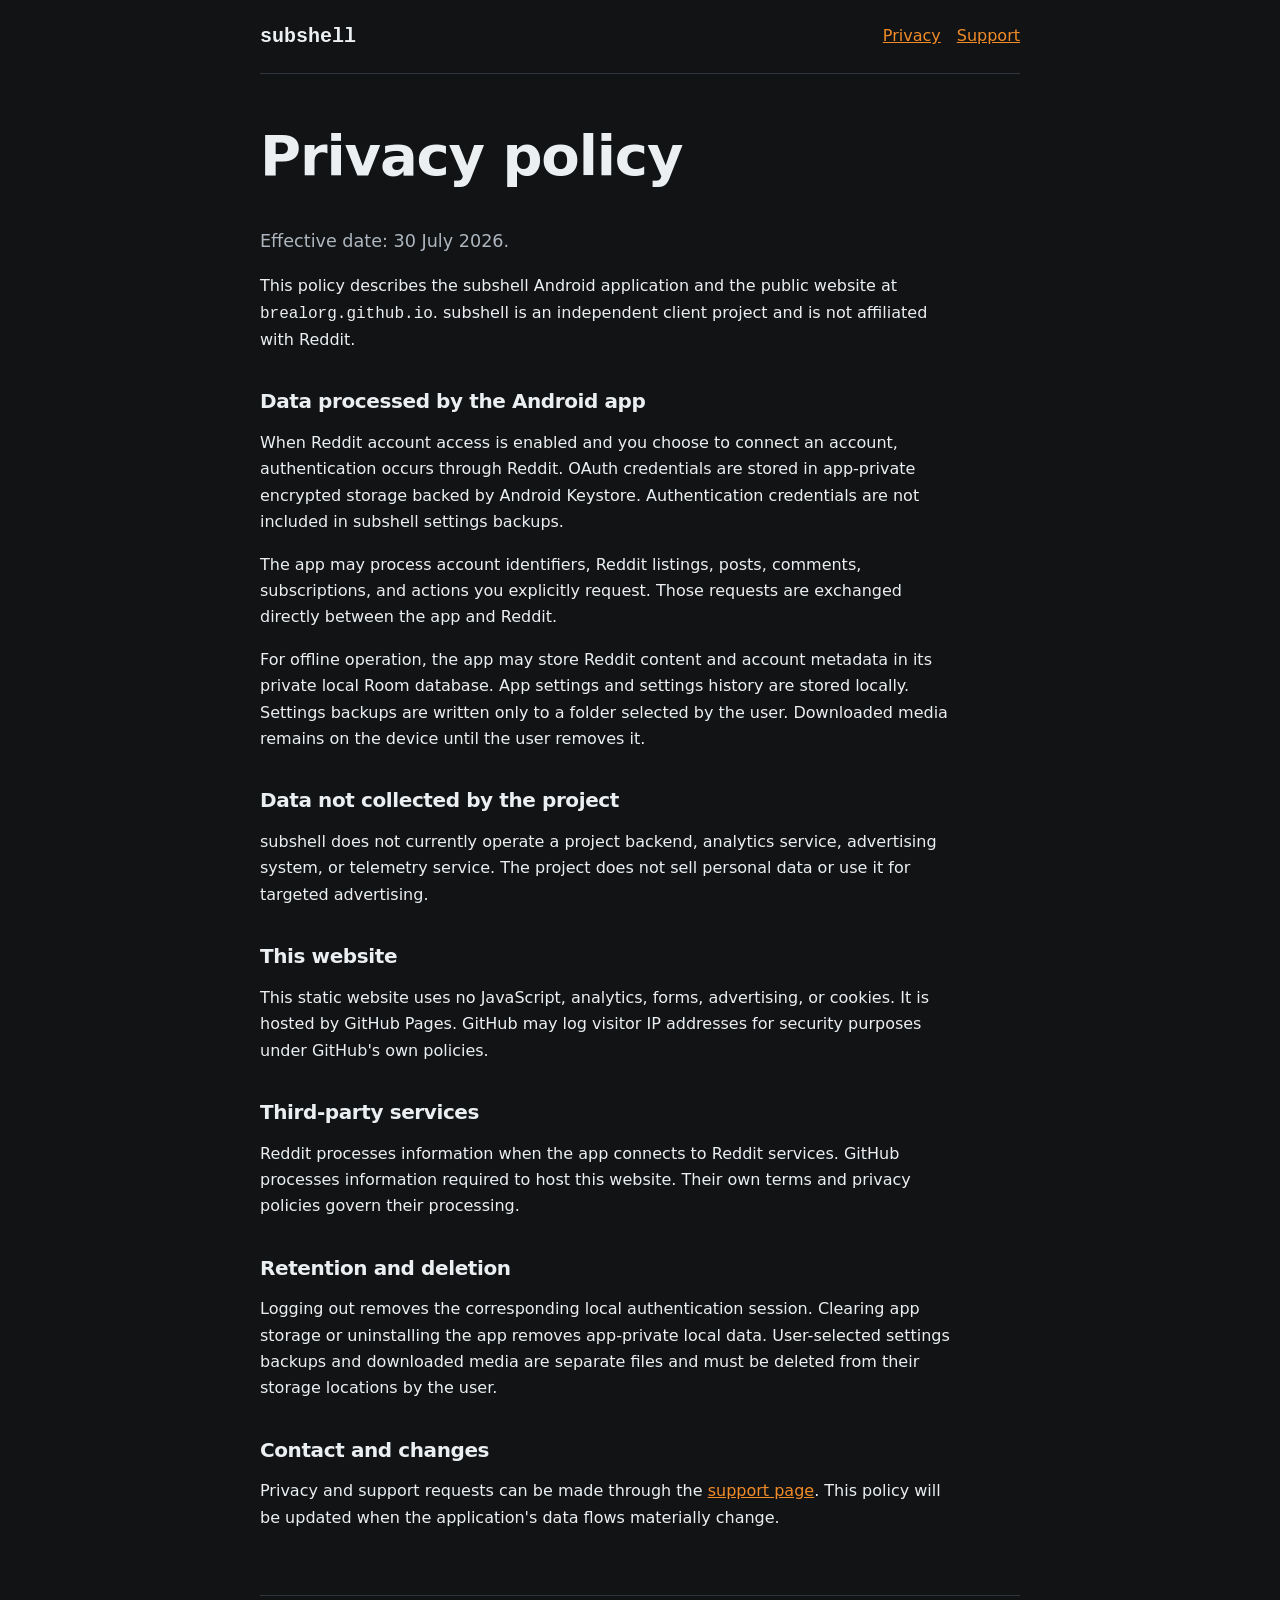
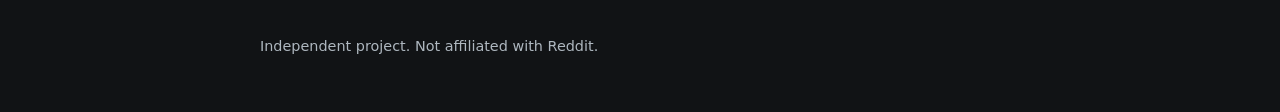
==== privacy/index.html @ 3a1d4184 "Publish subshell public site and Android App Links" ====
<!doctype html>
<html lang="en">
<head>
  <meta charset="utf-8">
  <meta name="viewport" content="width=device-width, initial-scale=1">
  <meta name="referrer" content="no-referrer">
  <meta name="robots" content="index, follow">
  <meta http-equiv="Content-Security-Policy"
        content="default-src 'none'; style-src 'self'; img-src 'self'; base-uri 'none'; form-action 'none'">
  <title>Privacy policy — subshell</title>
  <link rel="stylesheet" href="/assets/site.css">
</head>
<body>
  <header class="site-header">
    <a class="brand" href="/" aria-label="subshell home">subshell</a>
    <nav aria-label="Primary">
      <a href="/privacy/">Privacy</a>
      <a href="/support/">Support</a>
    </nav>
  </header>
  <main>
    <h1>Privacy policy</h1>

    <p class="lede">Effective date: 30 July 2026.</p>

    <p>
      This policy describes the subshell Android application and the public
      website at <code>brealorg.github.io</code>. subshell is an
      independent client project and is not affiliated with Reddit.
    </p>

    <h2>Data processed by the Android app</h2>
    <p>
      When Reddit account access is enabled and you choose to connect an
      account, authentication occurs through Reddit. OAuth credentials are
      stored in app-private encrypted storage backed by Android Keystore.
      Authentication credentials are not included in subshell settings
      backups.
    </p>
    <p>
      The app may process account identifiers, Reddit listings, posts,
      comments, subscriptions, and actions you explicitly request. Those
      requests are exchanged directly between the app and Reddit.
    </p>
    <p>
      For offline operation, the app may store Reddit content and account
      metadata in its private local Room database. App settings and settings
      history are stored locally. Settings backups are written only to a
      folder selected by the user. Downloaded media remains on the device
      until the user removes it.
    </p>

    <h2>Data not collected by the project</h2>
    <p>
      subshell does not currently operate a project backend, analytics
      service, advertising system, or telemetry service. The project does
      not sell personal data or use it for targeted advertising.
    </p>

    <h2>This website</h2>
    <p>
      This static website uses no JavaScript, analytics, forms, advertising,
      or cookies. It is hosted by GitHub Pages. GitHub may log visitor IP
      addresses for security purposes under GitHub's own policies.
    </p>

    <h2>Third-party services</h2>
    <p>
      Reddit processes information when the app connects to Reddit services.
      GitHub processes information required to host this website. Their own
      terms and privacy policies govern their processing.
    </p>

    <h2>Retention and deletion</h2>
    <p>
      Logging out removes the corresponding local authentication session.
      Clearing app storage or uninstalling the app removes app-private local
      data. User-selected settings backups and downloaded media are separate
      files and must be deleted from their storage locations by the user.
    </p>

    <h2>Contact and changes</h2>
    <p>
      Privacy and support requests can be made through the
      <a href="/support/">support page</a>. This policy will be updated when
      the application's data flows materially change.
    </p>

  </main>
  <footer>
    <p>Independent project. Not affiliated with Reddit.</p>
  </footer>
</body>
</html>
---- assets/site.css ----
:root {
  color-scheme: dark;
  --background: #111315;
  --surface: #181b1f;
  --text: #eceff1;
  --muted: #aeb7bf;
  --accent: #f28c28;
  --border: #30363d;
  font-family: Inter, ui-sans-serif, system-ui, -apple-system, BlinkMacSystemFont,
               "Segoe UI", sans-serif;
}

* { box-sizing: border-box; }

body {
  margin: 0;
  min-height: 100vh;
  background: var(--background);
  color: var(--text);
  line-height: 1.65;
}

a { color: var(--accent); }
a:hover { text-decoration-thickness: 2px; }

.site-header,
main,
footer {
  width: min(760px, calc(100% - 2rem));
  margin-inline: auto;
}

.site-header {
  display: flex;
  align-items: center;
  justify-content: space-between;
  gap: 1rem;
  padding-block: 1.25rem;
  border-bottom: 1px solid var(--border);
}

.brand {
  color: var(--text);
  font-family: ui-monospace, "SFMono-Regular", Consolas, monospace;
  font-size: 1.25rem;
  font-weight: 700;
  text-decoration: none;
}

nav {
  display: flex;
  gap: 1rem;
}

main {
  padding-block: 3rem;
}

h1, h2 {
  line-height: 1.2;
  letter-spacing: -0.02em;
}

h1 {
  margin-top: 0;
  font-size: clamp(2rem, 7vw, 3.5rem);
}

h2 {
  margin-top: 2.25rem;
  font-size: 1.25rem;
}

p, li {
  max-width: 68ch;
}

.lede {
  color: var(--muted);
  font-size: 1.1rem;
}

.panel {
  margin-block: 1.5rem;
  padding: 1rem 1.1rem;
  background: var(--surface);
  border: 1px solid var(--border);
  border-radius: 0.75rem;
}

code {
  overflow-wrap: anywhere;
  font-family: ui-monospace, "SFMono-Regular", Consolas, monospace;
}

footer {
  padding-block: 1.5rem 2.5rem;
  color: var(--muted);
  border-top: 1px solid var(--border);
  font-size: 0.9rem;
}
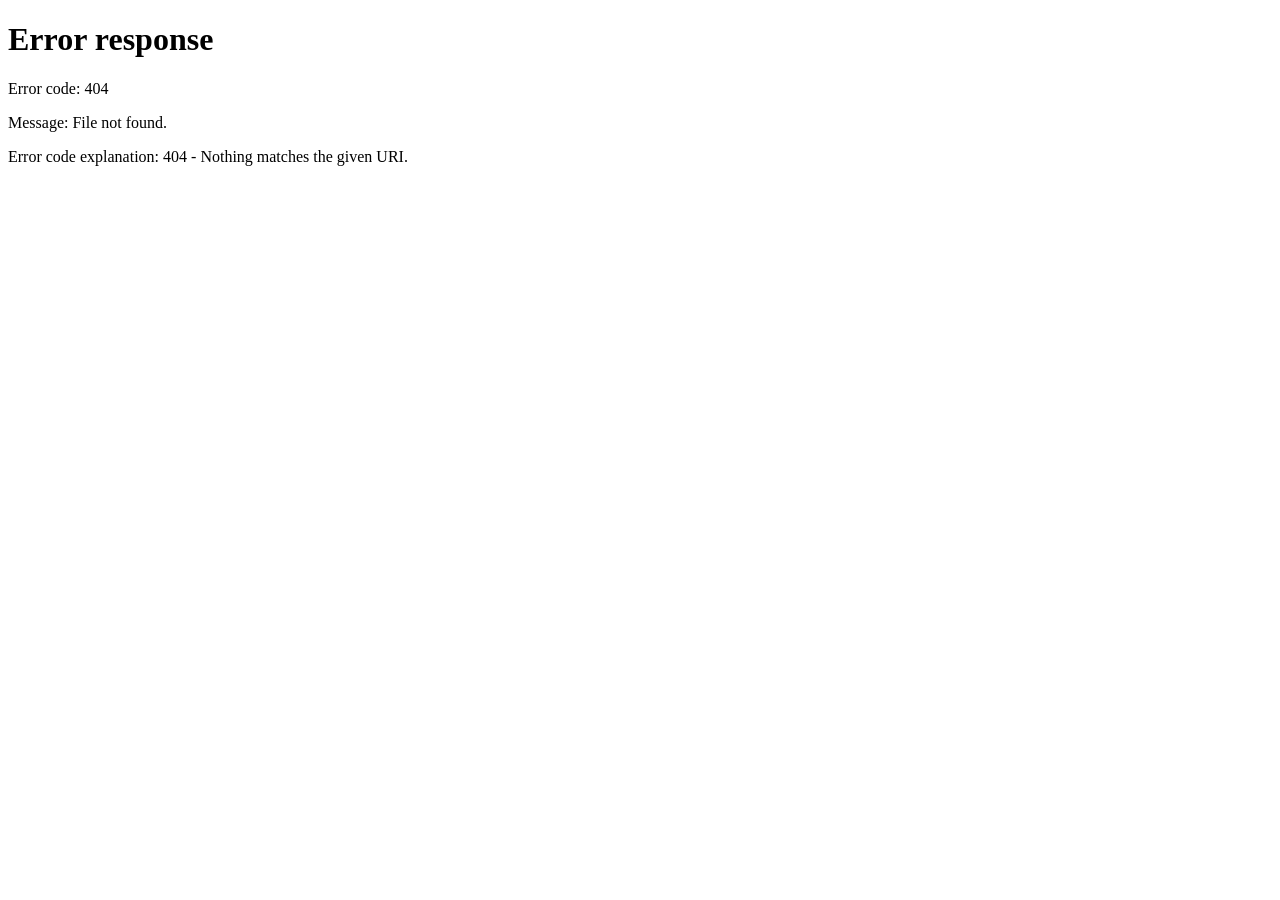
==== commit 39784e77: "Redirect legacy pages to Subshell" ====
--- a/privacy/index.html
+++ b/privacy/index.html
@@ -3,92 +3,14 @@
 <head>
   <meta charset="utf-8">
   <meta name="viewport" content="width=device-width, initial-scale=1">
-  <meta name="referrer" content="no-referrer">
-  <meta name="robots" content="index, follow">
-  <meta http-equiv="Content-Security-Policy"
-        content="default-src 'none'; style-src 'self'; img-src 'self'; base-uri 'none'; form-action 'none'">
-  <title>Privacy policy — subshell</title>
-  <link rel="stylesheet" href="/assets/site.css">
+  <meta name="robots" content="noindex, nofollow">
+  <meta http-equiv="refresh" content="0; url=/subshell/privacy/">
+  <link rel="canonical" href="https://brealorg.github.io/subshell/privacy/">
+  <title>Privacy — subshell</title>
 </head>
 <body>
-  <header class="site-header">
-    <a class="brand" href="/" aria-label="subshell home">subshell</a>
-    <nav aria-label="Primary">
-      <a href="/privacy/">Privacy</a>
-      <a href="/support/">Support</a>
-    </nav>
-  </header>
-  <main>
-    <h1>Privacy policy</h1>
-
-    <p class="lede">Effective date: 30 July 2026.</p>
-
-    <p>
-      This policy describes the subshell Android application and the public
-      website at <code>brealorg.github.io</code>. subshell is an
-      independent client project and is not affiliated with Reddit.
-    </p>
-
-    <h2>Data processed by the Android app</h2>
-    <p>
-      When Reddit account access is enabled and you choose to connect an
-      account, authentication occurs through Reddit. OAuth credentials are
-      stored in app-private encrypted storage backed by Android Keystore.
-      Authentication credentials are not included in subshell settings
-      backups.
-    </p>
-    <p>
-      The app may process account identifiers, Reddit listings, posts,
-      comments, subscriptions, and actions you explicitly request. Those
-      requests are exchanged directly between the app and Reddit.
-    </p>
-    <p>
-      For offline operation, the app may store Reddit content and account
-      metadata in its private local Room database. App settings and settings
-      history are stored locally. Settings backups are written only to a
-      folder selected by the user. Downloaded media remains on the device
-      until the user removes it.
-    </p>
-
-    <h2>Data not collected by the project</h2>
-    <p>
-      subshell does not currently operate a project backend, analytics
-      service, advertising system, or telemetry service. The project does
-      not sell personal data or use it for targeted advertising.
-    </p>
-
-    <h2>This website</h2>
-    <p>
-      This static website uses no JavaScript, analytics, forms, advertising,
-      or cookies. It is hosted by GitHub Pages. GitHub may log visitor IP
-      addresses for security purposes under GitHub's own policies.
-    </p>
-
-    <h2>Third-party services</h2>
-    <p>
-      Reddit processes information when the app connects to Reddit services.
-      GitHub processes information required to host this website. Their own
-      terms and privacy policies govern their processing.
-    </p>
-
-    <h2>Retention and deletion</h2>
-    <p>
-      Logging out removes the corresponding local authentication session.
-      Clearing app storage or uninstalling the app removes app-private local
-      data. User-selected settings backups and downloaded media are separate
-      files and must be deleted from their storage locations by the user.
-    </p>
-
-    <h2>Contact and changes</h2>
-    <p>
-      Privacy and support requests can be made through the
-      <a href="/support/">support page</a>. This policy will be updated when
-      the application's data flows materially change.
-    </p>
-
-  </main>
-  <footer>
-    <p>Independent project. Not affiliated with Reddit.</p>
-  </footer>
+  <p>
+    <a href="/subshell/privacy/">Continue to Subshell privacy</a>.
+  </p>
 </body>
 </html>
